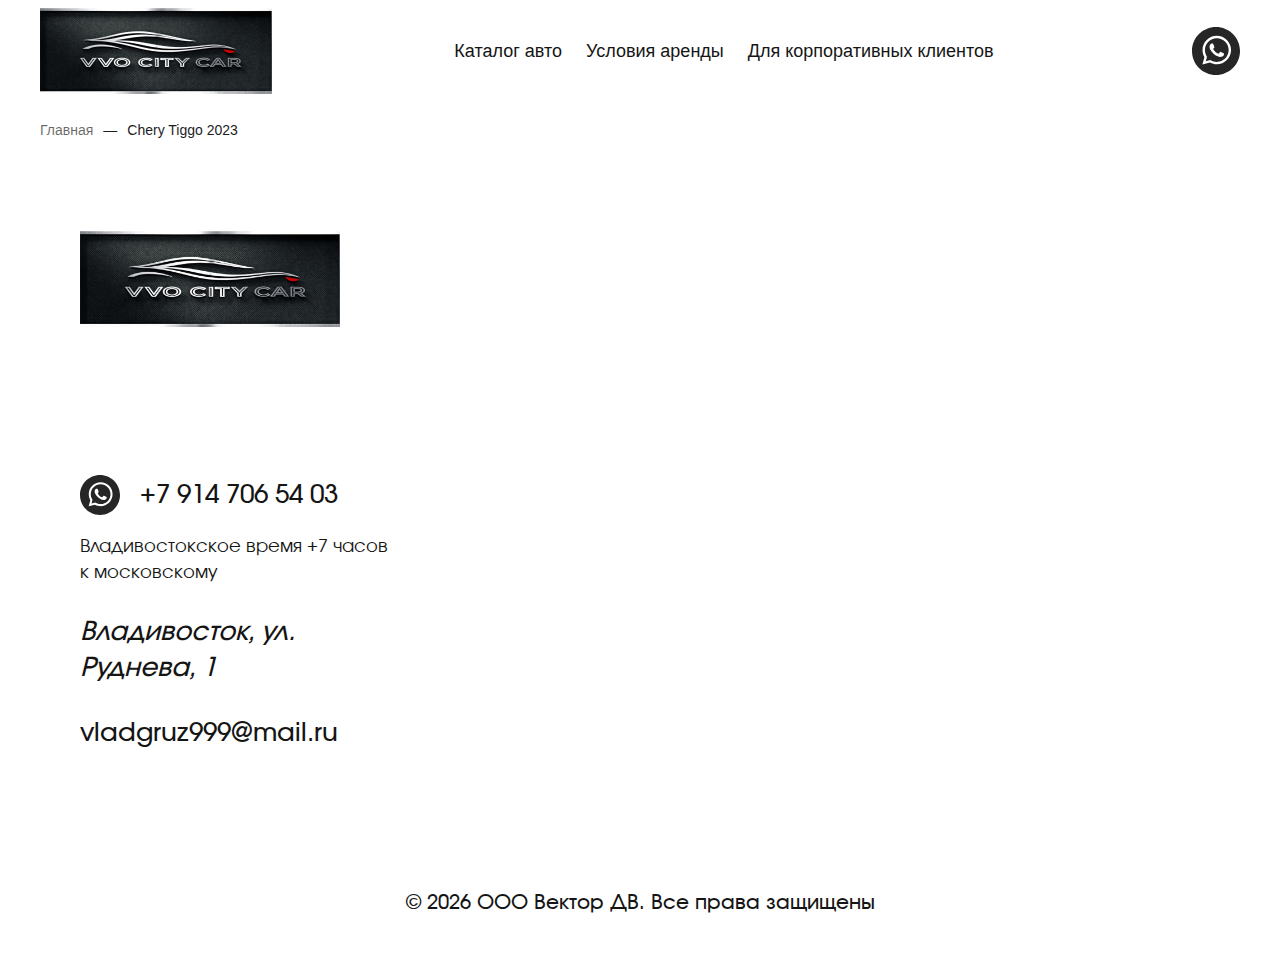
==== single.html @ 0ee02801 "feat: добавляет стили" ====
<!DOCTYPE html>
<html lang="ru">

<head>
    <meta charset="UTF-8">
    <meta name="viewport" content="width=device-width, initial-scale=1.0">
    <meta name="description" content="">
    <title>Вектор ДВ | Автомобиль</title>
    <link rel="shortcut icon" href="favicon.ico" type="image/x-icon">
    <link rel="stylesheet" href="css/swiper-bundle.min.css">
    <link rel="stylesheet" href="css/animate.css">
    <link rel="stylesheet" href="css/baguetteBox.min.css">
    <link rel=" stylesheet" href="css/main.css">
</head>

<body>
    <div class="h-screen grid grid-rows-[auto_1fr_auto] relative">
        <header class="z-10 w-full md-28 transition-colors absolute">
            <div class="container gap-5 items-center justify-between hidden md:flex md:pt-2">
                <a href="/">
                    <img loading="lazy" src="./src/img/logo.png" width="232" height="86" alt="лого">
                </a>
                <ul class="flex gap-2 flex-wrap text-main-black">
                    <li class="mr-4"><a class="link" href="#" data-goto=".page-section-1">Каталог авто</a></li>
                    <li class="mr-4"><a class="link" href="#" data-goto=".page-section-2">Условия аренды</a></li>
                    <li class="mr-4"><a class="link" href="#" data-goto=".page-section-3">Для корпоративных клиентов</a></li>
                </ul>

                <div class="flex gap-5">
                    <a href="https://wa.me/79147065403" target="_blank">
                        <img src="./src/img/whatsapp.svg" width="48" height="48" alt="whatsApp">
                    </a>
                </div>
            </div>

            <!-- мобильное меню -->
            <div class="flex flex-col items-start justify-between pt-20 overflow-hidden md:hidden">
                <img loading="lazy" class="absolute top-4 left-5 z-[31]" src="./src/img/logo.png" width="147" height="46"
                    alt="лого">
                <div class="mobile-menu bg-green">
                    <ul class="flex flex-col pb-11 text-main-black pt-4">
                        <li class="px-4 mb-4"><a class="link" href="#" data-goto=".page-section-1">Каталог авто</a>
                        </li>
                        <li class="px-4 mb-4"><a class="link" href="#" data-goto=".page-section-2">Условия аренды</a>
                        </li>
                        <li class="px-4 mb-4"><a class="link" href="#" data-goto=".page-section-3">Для корпоративных клиентов</a>
                        </li>
                    </ul>
                    <div class="flex gap-5 pl-4">
                        <a href="https://wa.me/79147040414" target="_blank">
                            <img src="./src/img/whatsapp.svg" width="48" height="48" alt="whatsApp">
                        </a>
                    </div>
                </div>

                <div class="flex md:hidden absolute top-[28px] right-[70px] z-[31]">
                    <a href="https://wa.me/79147040414">
                        <img src="./src/img/whatsapp.svg" width="30" height="30" alt="whatsApp">
                    </a>
                </div>

                <button class="btn-close-menu md:hidden absolute top-[26px] right-5 z-[31]">
                    <svg viewBox="0 0 64 48">
                        <path d="M19,15 L45,15 C70,15 58,-2 49.0177126,7 L19,37"></path>
                        <path d="M19,24 L45,24 C61.2371586,24 57,49 41,33 L32,24"></path>
                        <path d="M45,33 L19,33 C-8,33 6,-2 22,14 L45,37"></path>
                    </svg>
                </button>
            </div>
        </header>

        <main>
            <h1 class="visually-hidden">Вектор ДВ</h1>
            
            <div class="breadcrumbs">
                <div class="container">
                    <ul>
                        <li><a href="/">Главная</a></li>
                        <li><span>&mdash;</span></li>
                        <li><span>Chery Tiggo 2023</span></li>
                    </ul>
                </div>
            </div>

            <section class="contacts">
                <div class="container">
                    <div class="contacts__wrapper">
                        <div class="contacts__info">
                            <img class="contacts__logo" src="./src/img/logo.png" width="260" height="95" alt="logo">

                            <div>
                                <div class="flex items-center gap-5 mb-5">
                                    <img src="./src/img/whatsapp.svg" width="40" height="40" alt="whatsApp">
                                    <a href="https://wa.me/79147065403" target="_blank">+7 914 706 54 03</a>
                                </div>
                                <p>Владивостокское время +7 часов к&nbsp;московскому</p>
                                <address>Владивосток, ул. Руднева, 1</address>
                                <a href="mailto:vladgruz999@mail.ru">vladgruz999@mail.ru</a>
                            </div>
                        </div>

                        <div class="contacts__map">
                            <iframe src="https://yandex.ru/map-widget/v1/?um=constructor%3Ad9669e1d9c342395db1c17deb766a890c4d4586fde64411097a8002d3b0affff&amp;source=constructor" width="100%" height="100%"></iframe>
                        </div>
                    </div>
                </div>
            </section>

        </main>

        <footer class="py-12 footer">
            <div class="container">
                <p>© <span class="data-span"></span> ООО Вектор ДВ. Все права защищены</p>
            </div>
        </footer>
    </div>

    <script src="js/swiper-bundle.min.js"></script>
    <script src="js/wow.js"></script>
    <script src="js/baguettebox.js"></script>
    <script type="module" src="js/main.js"></script>
</body>

</html>
---- css/baguetteBox.min.css ----
/*!
 * baguetteBox.js
 * @author  feimosi
 * @version 1.11.1
 * @url https://github.com/feimosi/baguetteBox.js
 */#baguetteBox-overlay{display:none;opacity:0;position:fixed;overflow:hidden;top:0;left:0;width:100%;height:100%;z-index:1000000;background-color:#222;background-color:rgba(0,0,0,.8);-webkit-transition:opacity .5s ease;transition:opacity .5s ease}#baguetteBox-overlay.visible{opacity:1}#baguetteBox-overlay .full-image{display:inline-block;position:relative;width:100%;height:100%;text-align:center}#baguetteBox-overlay .full-image figure{display:inline;margin:0;height:100%}#baguetteBox-overlay .full-image img{display:inline-block;width:auto;height:auto;max-height:100%;max-width:100%;vertical-align:middle;-webkit-box-shadow:0 0 8px rgba(0,0,0,.6);-moz-box-shadow:0 0 8px rgba(0,0,0,.6);box-shadow:0 0 8px rgba(0,0,0,.6)}#baguetteBox-overlay .full-image figcaption{display:block;position:absolute;bottom:0;width:100%;text-align:center;line-height:1.8;white-space:normal;color:#ccc;background-color:#000;background-color:rgba(0,0,0,.6);font-family:sans-serif}#baguetteBox-overlay .full-image:before{content:"";display:inline-block;height:50%;width:1px;margin-right:-1px}#baguetteBox-slider{position:absolute;left:0;top:0;height:100%;width:100%;white-space:nowrap;-webkit-transition:left .4s ease,-webkit-transform .4s ease;transition:left .4s ease,-webkit-transform .4s ease;transition:left .4s ease,transform .4s ease;transition:left .4s ease,transform .4s ease,-webkit-transform .4s ease,-moz-transform .4s ease}#baguetteBox-slider.bounce-from-right{-webkit-animation:bounceFromRight .4s ease-out;animation:bounceFromRight .4s ease-out}#baguetteBox-slider.bounce-from-left{-webkit-animation:bounceFromLeft .4s ease-out;animation:bounceFromLeft .4s ease-out}@-webkit-keyframes bounceFromRight{0%,100%{margin-left:0}50%{margin-left:-30px}}@keyframes bounceFromRight{0%,100%{margin-left:0}50%{margin-left:-30px}}@-webkit-keyframes bounceFromLeft{0%,100%{margin-left:0}50%{margin-left:30px}}@keyframes bounceFromLeft{0%,100%{margin-left:0}50%{margin-left:30px}}.baguetteBox-button#next-button,.baguetteBox-button#previous-button{top:50%;top:calc(50% - 30px);width:44px;height:60px}.baguetteBox-button{position:absolute;cursor:pointer;outline:0;padding:0;margin:0;border:0;-moz-border-radius:15%;border-radius:15%;background-color:#323232;background-color:rgba(50,50,50,.5);color:#ddd;font:1.6em sans-serif;-webkit-transition:background-color .4s ease;transition:background-color .4s ease}.baguetteBox-button:focus,.baguetteBox-button:hover{background-color:rgba(50,50,50,.9)}.baguetteBox-button#next-button{right:2%}.baguetteBox-button#previous-button{left:2%}.baguetteBox-button#close-button{top:20px;right:2%;right:calc(2% + 6px);width:30px;height:30px}.baguetteBox-button svg{position:absolute;left:0;top:0}.baguetteBox-spinner{width:40px;height:40px;display:inline-block;position:absolute;top:50%;left:50%;margin-top:-20px;margin-left:-20px}.baguetteBox-double-bounce1,.baguetteBox-double-bounce2{width:100%;height:100%;-moz-border-radius:50%;border-radius:50%;background-color:#fff;opacity:.6;position:absolute;top:0;left:0;-webkit-animation:bounce 2s infinite ease-in-out;animation:bounce 2s infinite ease-in-out}.baguetteBox-double-bounce2{-webkit-animation-delay:-1s;animation-delay:-1s}@-webkit-keyframes bounce{0%,100%{-webkit-transform:scale(0);transform:scale(0)}50%{-webkit-transform:scale(1);transform:scale(1)}}@keyframes bounce{0%,100%{-webkit-transform:scale(0);-moz-transform:scale(0);transform:scale(0)}50%{-webkit-transform:scale(1);-moz-transform:scale(1);transform:scale(1)}}
---- css/main.css ----
/* Импорт шрифтов */

/* Импорт кастомных стилей для компонентов */

.default-button {
  display: flex;
  align-items: center;
  justify-content: center;
  padding: 13px 44px;
  font-family: "Involve", sans-serif;
  font-weight: 400;
  font-size: 16px;
  border: 1px solid #151515;
  color: #151515;
  transition: color 0.3s ease, background-color 0.3s ease;
}

.default-button:hover {
  background-color: #151515;
  color: #ffffff;
}

.btn-close-menu {
  --color:  #262626;
  width: 36px;
  height: 36px;
  padding: 0;
  margin: 0;
  /* outline: none; */
  position: relative;
  border: none;
  background: none;
  cursor: pointer;
  -webkit-appearence: none;
  -webkit-tap-highlight-color: transparent;
}

.btn-close-menu svg {
  width: 64px;
  height: 48px;
  top: -6px;
  left: -14px;
  stroke: var(--color);
  stroke-width: 4px;
  stroke-linecap: round;
  stroke-linejoin: round;
  fill: none;
  display: block;
  position: absolute;
}

.btn-close-menu svg path {
  transition: stroke-dasharray var(--duration, 0.85s) var(--easing, ease) var(--delay, 0s), stroke-dashoffset var(--duration, 0.85s) var(--easing, ease) var(--delay, 0s);
  stroke-dasharray: var(--array-1, 26px) var(--array-2, 100px);
  stroke-dashoffset: var(--offset, 126px);
  transform: translateZ(0);
}

.btn-close-menu svg path:nth-child(2) {
  --duration: 0.7s;
  --easing: ease-in;
  --offset: 100px;
  --array-2: 74px;
}

.btn-close-menu svg path:nth-child(3) {
  --offset: 133px;
  --array-2: 107px;
}

.btn-close-menu.active svg path {
  --offset: 57px;
}

.btn-close-menu.active svg path:nth-child(1), .btn-close-menu.active svg path:nth-child(3) {
  --delay: 0.15s;
  --easing: cubic-bezier(0.2, 0.4, 0.2, 1.1);
}

.btn-close-menu.active svg path:nth-child(2) {
  --duration: 0.4s;
  --offset: 2px;
  --array-1: 1px;
}

.btn-close-menu.active svg path:nth-child(3) {
  --offset: 58px;
}

.mobile-menu {
  transition: opacity 0.8s ease;
  opacity: 0;
  visibility: hidden;
  position: fixed;
  top: 0;
  left: 0;
  width: 100%;
  height: 100%;
  overflow: auto;
  padding: 20px 0 100px;
}

.mobile-menu ul {
  padding-top: 80px;
}

.mobile-menu.is-active {
  opacity: 1;
  visibility: visible;
  z-index: 30;
  background-color: #ffffff;
}

/**
 * Swiper 7.4.0
 * Most modern mobile touch slider and framework with hardware accelerated transitions
 * https://swiperjs.com
 *
 * Copyright 2014-2021 Vladimir Kharlampidi
 *
 * Released under the MIT License
 *
 * Released on: December 24, 2021
 */

@font-face{
  font-family:swiper-icons;

  src:url('data:application/font-woff;charset=utf-8;base64, [base64]//wADZ2x5ZgAAAywAAADMAAAD2MHtryVoZWFkAAABbAAAADAAAAA2E2+eoWhoZWEAAAGcAAAAHwAAACQC9gDzaG10eAAAAigAAAAZAAAArgJkABFsb2NhAAAC0AAAAFoAAABaFQAUGG1heHAAAAG8AAAAHwAAACAAcABAbmFtZQAAA/gAAAE5AAACXvFdBwlwb3N0AAAFNAAAAGIAAACE5s74hXjaY2BkYGAAYpf5Hu/j+W2+MnAzMYDAzaX6QjD6/4//Bxj5GA8AuRwMYGkAPywL13jaY2BkYGA88P8Agx4j+/8fQDYfA1AEBWgDAIB2BOoAeNpjYGRgYNBh4GdgYgABEMnIABJzYNADCQAACWgAsQB42mNgYfzCOIGBlYGB0YcxjYGBwR1Kf2WQZGhhYGBiYGVmgAFGBiQQkOaawtDAoMBQxXjg/wEGPcYDDA4wNUA2CCgwsAAAO4EL6gAAeNpj2M0gyAACqxgGNWBkZ2D4/wMA+xkDdgAAAHjaY2BgYGaAYBkGRgYQiAHyGMF8FgYHIM3DwMHABGQrMOgyWDLEM1T9/w8UBfEMgLzE////P/5//f/V/xv+r4eaAAeMbAxwIUYmIMHEgKYAYjUcsDAwsLKxc3BycfPw8jEQA/[base64]/uznmfPFBNODM2K7MTQ45YEAZqGP81AmGGcF3iPqOop0r1SPTaTbVkfUe4HXj97wYE+yNwWYxwWu4v1ugWHgo3S1XdZEVqWM7ET0cfnLGxWfkgR42o2PvWrDMBSFj/IHLaF0zKjRgdiVMwScNRAoWUoH78Y2icB/yIY09An6AH2Bdu/UB+yxopYshQiEvnvu0dURgDt8QeC8PDw7Fpji3fEA4z/PEJ6YOB5hKh4dj3EvXhxPqH/SKUY3rJ7srZ4FZnh1PMAtPhwP6fl2PMJMPDgeQ4rY8YT6Gzao0eAEA409DuggmTnFnOcSCiEiLMgxCiTI6Cq5DZUd3Qmp10vO0LaLTd2cjN4fOumlc7lUYbSQcZFkutRG7g6JKZKy0RmdLY680CDnEJ+UMkpFFe1RN7nxdVpXrC4aTtnaurOnYercZg2YVmLN/d/gczfEimrE/fs/bOuq29Zmn8tloORaXgZgGa78yO9/cnXm2BpaGvq25Dv9S4E9+5SIc9PqupJKhYFSSl47+Qcr1mYNAAAAeNptw0cKwkAAAMDZJA8Q7OUJvkLsPfZ6zFVERPy8qHh2YER+3i/BP83vIBLLySsoKimrqKqpa2hp6+jq6RsYGhmbmJqZSy0sraxtbO3sHRydnEMU4uR6yx7JJXveP7WrDycAAAAAAAH//wACeNpjYGRgYOABYhkgZgJCZgZNBkYGLQZtIJsFLMYAAAw3ALgAeNolizEKgDAQBCchRbC2sFER0YD6qVQiBCv/H9ezGI6Z5XBAw8CBK/m5iQQVauVbXLnOrMZv2oLdKFa8Pjuru2hJzGabmOSLzNMzvutpB3N42mNgZGBg4GKQYzBhYMxJLMlj4GBgAYow/P/PAJJhLM6sSoWKfWCAAwDAjgbRAAB42mNgYGBkAIIbCZo5IPrmUn0hGA0AO8EFTQAA');

  font-weight:400;

  font-style:normal
}

:root{
  --swiper-theme-color:#007aff
}

.swiper{
  margin-left:auto;
  margin-right:auto;
  position:relative;
  overflow:hidden;
  list-style:none;
  padding:0;
  z-index:1
}

.swiper-vertical>.swiper-wrapper{
  flex-direction:column
}

.swiper-wrapper{
  position:relative;
  width:100%;
  height:100%;
  z-index:1;
  display:flex;
  transition-property:transform;
  box-sizing:content-box
}

.swiper-android .swiper-slide,.swiper-wrapper{
  transform:translate3d(0px,0,0)
}

.swiper-pointer-events{
  touch-action:pan-y
}

.swiper-pointer-events.swiper-vertical{
  touch-action:pan-x
}

.swiper-slide{
  flex-shrink:0;
  width:100%;
  height:100%;
  position:relative;
  transition-property:transform
}

.swiper-slide-invisible-blank{
  visibility:hidden
}

.swiper-autoheight,.swiper-autoheight .swiper-slide{
  height:auto
}

.swiper-autoheight .swiper-wrapper{
  align-items:flex-start;
  transition-property:transform,height
}

.swiper-3d,.swiper-3d.swiper-css-mode .swiper-wrapper{
  perspective:1200px
}

.swiper-3d .swiper-cube-shadow,.swiper-3d .swiper-slide,.swiper-3d .swiper-slide-shadow,.swiper-3d .swiper-slide-shadow-bottom,.swiper-3d .swiper-slide-shadow-left,.swiper-3d .swiper-slide-shadow-right,.swiper-3d .swiper-slide-shadow-top,.swiper-3d .swiper-wrapper{
  transform-style:preserve-3d
}

.swiper-3d .swiper-slide-shadow,.swiper-3d .swiper-slide-shadow-bottom,.swiper-3d .swiper-slide-shadow-left,.swiper-3d .swiper-slide-shadow-right,.swiper-3d .swiper-slide-shadow-top{
  position:absolute;
  left:0;
  top:0;
  width:100%;
  height:100%;
  pointer-events:none;
  z-index:10
}

.swiper-3d .swiper-slide-shadow{
  background:rgba(0,0,0,.15)
}

.swiper-3d .swiper-slide-shadow-left{
  background-image:linear-gradient(to left,rgba(0,0,0,.5),rgba(0,0,0,0))
}

.swiper-3d .swiper-slide-shadow-right{
  background-image:linear-gradient(to right,rgba(0,0,0,.5),rgba(0,0,0,0))
}

.swiper-3d .swiper-slide-shadow-top{
  background-image:linear-gradient(to top,rgba(0,0,0,.5),rgba(0,0,0,0))
}

.swiper-3d .swiper-slide-shadow-bottom{
  background-image:linear-gradient(to bottom,rgba(0,0,0,.5),rgba(0,0,0,0))
}

.swiper-css-mode>.swiper-wrapper{
  overflow:auto;
  scrollbar-width:none;
  -ms-overflow-style:none
}

.swiper-css-mode>.swiper-wrapper::-webkit-scrollbar{
  display:none
}

.swiper-css-mode>.swiper-wrapper>.swiper-slide{
  scroll-snap-align:start start
}

.swiper-horizontal.swiper-css-mode>.swiper-wrapper{
  scroll-snap-type:x mandatory
}

.swiper-vertical.swiper-css-mode>.swiper-wrapper{
  scroll-snap-type:y mandatory
}

.swiper-centered>.swiper-wrapper::before{
  content:'';
  flex-shrink:0;
  order:9999
}

.swiper-centered.swiper-horizontal>.swiper-wrapper>.swiper-slide:first-child{
  -webkit-margin-start:var(--swiper-centered-offset-before);
          margin-inline-start:var(--swiper-centered-offset-before)
}

.swiper-centered.swiper-horizontal>.swiper-wrapper::before{
  height:100%;
  min-height:1px;
  width:var(--swiper-centered-offset-after)
}

.swiper-centered.swiper-vertical>.swiper-wrapper>.swiper-slide:first-child{
  -webkit-margin-before:var(--swiper-centered-offset-before);
          margin-block-start:var(--swiper-centered-offset-before)
}

.swiper-centered.swiper-vertical>.swiper-wrapper::before{
  width:100%;
  min-width:1px;
  height:var(--swiper-centered-offset-after)
}

.swiper-centered>.swiper-wrapper>.swiper-slide{
  scroll-snap-align:center center
}

.swiper-virtual.swiper-css-mode .swiper-wrapper::after{
  content:'';
  position:absolute;
  left:0;
  top:0;
  pointer-events:none
}

.swiper-virtual.swiper-css-mode.swiper-horizontal .swiper-wrapper::after{
  height:1px;
  width:var(--swiper-virtual-size)
}

.swiper-virtual.swiper-css-mode.swiper-vertical .swiper-wrapper::after{
  width:1px;
  height:var(--swiper-virtual-size)
}

:root{
  --swiper-navigation-size:44px
}

.swiper-button-next,.swiper-button-prev{
  position:absolute;
  top:50%;
  width:calc(var(--swiper-navigation-size)/ 44 * 27);
  height:var(--swiper-navigation-size);
  margin-top:calc(0px - (var(--swiper-navigation-size)/ 2));
  z-index:10;
  cursor:pointer;
  display:flex;
  align-items:center;
  justify-content:center;
  color:var(--swiper-navigation-color,var(--swiper-theme-color))
}

.swiper-button-next.swiper-button-disabled,.swiper-button-prev.swiper-button-disabled{
  opacity:.35;
  cursor:auto;
  pointer-events:none
}

.swiper-button-next:after,.swiper-button-prev:after{
  font-family:swiper-icons;
  font-size:var(--swiper-navigation-size);
  letter-spacing:0;
  text-transform:none;
  font-variant:initial;
  line-height:1
}

.swiper-button-prev,.swiper-rtl .swiper-button-next{
  left:10px;
  right:auto
}

.swiper-button-prev:after,.swiper-rtl .swiper-button-next:after{
  content:'prev'
}

.swiper-button-next,.swiper-rtl .swiper-button-prev{
  right:10px;
  left:auto
}

.swiper-button-next:after,.swiper-rtl .swiper-button-prev:after{
  content:'next'
}

.swiper-button-lock{
  display:none
}

.swiper-pagination{
  position:absolute;
  text-align:center;
  transition:.3s opacity;
  transform:translate3d(0,0,0);
  z-index:10
}

.swiper-pagination.swiper-pagination-hidden{
  opacity:0
}

.swiper-horizontal>.swiper-pagination-bullets,.swiper-pagination-bullets.swiper-pagination-horizontal,.swiper-pagination-custom,.swiper-pagination-fraction{
  bottom:10px;
  left:0;
  width:100%
}

.swiper-pagination-bullets-dynamic{
  overflow:hidden;
  font-size:0
}

.swiper-pagination-bullets-dynamic .swiper-pagination-bullet{
  transform:scale(.33);
  position:relative
}

.swiper-pagination-bullets-dynamic .swiper-pagination-bullet-active{
  transform:scale(1)
}

.swiper-pagination-bullets-dynamic .swiper-pagination-bullet-active-main{
  transform:scale(1)
}

.swiper-pagination-bullets-dynamic .swiper-pagination-bullet-active-prev{
  transform:scale(.66)
}

.swiper-pagination-bullets-dynamic .swiper-pagination-bullet-active-prev-prev{
  transform:scale(.33)
}

.swiper-pagination-bullets-dynamic .swiper-pagination-bullet-active-next{
  transform:scale(.66)
}

.swiper-pagination-bullets-dynamic .swiper-pagination-bullet-active-next-next{
  transform:scale(.33)
}

.swiper-pagination-bullet{
  width:var(--swiper-pagination-bullet-width,var(--swiper-pagination-bullet-size,8px));
  height:var(--swiper-pagination-bullet-height,var(--swiper-pagination-bullet-size,8px));
  display:inline-block;
  border-radius:50%;
  background:var(--swiper-pagination-bullet-inactive-color,#000);
  opacity:var(--swiper-pagination-bullet-inactive-opacity, .2)
}

button.swiper-pagination-bullet{
  border:none;
  margin:0;
  padding:0;
  box-shadow:none;
  -webkit-appearance:none;
  -moz-appearance:none;
       appearance:none
}

.swiper-pagination-clickable .swiper-pagination-bullet{
  cursor:pointer
}

.swiper-pagination-bullet:only-child{
  display:none!important
}

.swiper-pagination-bullet-active{
  opacity:var(--swiper-pagination-bullet-opacity, 1);
  background:var(--swiper-pagination-color,var(--swiper-theme-color))
}

.swiper-pagination-vertical.swiper-pagination-bullets,.swiper-vertical>.swiper-pagination-bullets{
  right:10px;
  top:50%;
  transform:translate3d(0px,-50%,0)
}

.swiper-pagination-vertical.swiper-pagination-bullets .swiper-pagination-bullet,.swiper-vertical>.swiper-pagination-bullets .swiper-pagination-bullet{
  margin:var(--swiper-pagination-bullet-vertical-gap,6px) 0;
  display:block
}

.swiper-pagination-vertical.swiper-pagination-bullets.swiper-pagination-bullets-dynamic,.swiper-vertical>.swiper-pagination-bullets.swiper-pagination-bullets-dynamic{
  top:50%;
  transform:translateY(-50%);
  width:8px
}

.swiper-pagination-vertical.swiper-pagination-bullets.swiper-pagination-bullets-dynamic .swiper-pagination-bullet,.swiper-vertical>.swiper-pagination-bullets.swiper-pagination-bullets-dynamic .swiper-pagination-bullet{
  display:inline-block;
  transition:.2s transform,.2s top
}

.swiper-horizontal>.swiper-pagination-bullets .swiper-pagination-bullet,.swiper-pagination-horizontal.swiper-pagination-bullets .swiper-pagination-bullet{
  margin:0 var(--swiper-pagination-bullet-horizontal-gap,4px)
}

.swiper-horizontal>.swiper-pagination-bullets.swiper-pagination-bullets-dynamic,.swiper-pagination-horizontal.swiper-pagination-bullets.swiper-pagination-bullets-dynamic{
  left:50%;
  transform:translateX(-50%);
  white-space:nowrap
}

.swiper-horizontal>.swiper-pagination-bullets.swiper-pagination-bullets-dynamic .swiper-pagination-bullet,.swiper-pagination-horizontal.swiper-pagination-bullets.swiper-pagination-bullets-dynamic .swiper-pagination-bullet{
  transition:.2s transform,.2s left
}

.swiper-horizontal.swiper-rtl>.swiper-pagination-bullets-dynamic .swiper-pagination-bullet{
  transition:.2s transform,.2s right
}

.swiper-pagination-progressbar{
  background:rgba(0,0,0,.25);
  position:absolute
}

.swiper-pagination-progressbar .swiper-pagination-progressbar-fill{
  background:var(--swiper-pagination-color,var(--swiper-theme-color));
  position:absolute;
  left:0;
  top:0;
  width:100%;
  height:100%;
  transform:scale(0);
  transform-origin:left top
}

.swiper-rtl .swiper-pagination-progressbar .swiper-pagination-progressbar-fill{
  transform-origin:right top
}

.swiper-horizontal>.swiper-pagination-progressbar,.swiper-pagination-progressbar.swiper-pagination-horizontal,.swiper-pagination-progressbar.swiper-pagination-vertical.swiper-pagination-progressbar-opposite,.swiper-vertical>.swiper-pagination-progressbar.swiper-pagination-progressbar-opposite{
  width:100%;
  height:4px;
  left:0;
  top:0
}

.swiper-horizontal>.swiper-pagination-progressbar.swiper-pagination-progressbar-opposite,.swiper-pagination-progressbar.swiper-pagination-horizontal.swiper-pagination-progressbar-opposite,.swiper-pagination-progressbar.swiper-pagination-vertical,.swiper-vertical>.swiper-pagination-progressbar{
  width:4px;
  height:100%;
  left:0;
  top:0
}

.swiper-pagination-lock{
  display:none
}

.swiper-scrollbar{
  border-radius:10px;
  position:relative;
  -ms-touch-action:none;
  background:rgba(0,0,0,.1)
}

.swiper-horizontal>.swiper-scrollbar{
  position:absolute;
  left:1%;
  bottom:3px;
  z-index:50;
  height:5px;
  width:98%
}

.swiper-vertical>.swiper-scrollbar{
  position:absolute;
  right:3px;
  top:1%;
  z-index:50;
  width:5px;
  height:98%
}

.swiper-scrollbar-drag{
  height:100%;
  width:100%;
  position:relative;
  background:rgba(0,0,0,.5);
  border-radius:10px;
  left:0;
  top:0
}

.swiper-scrollbar-cursor-drag{
  cursor:move
}

.swiper-scrollbar-lock{
  display:none
}

.swiper-zoom-container{
  width:100%;
  height:100%;
  display:flex;
  justify-content:center;
  align-items:center;
  text-align:center
}

.swiper-zoom-container>canvas,.swiper-zoom-container>img,.swiper-zoom-container>svg{
  max-width:100%;
  max-height:100%;
  -o-object-fit:contain;
     object-fit:contain
}

.swiper-slide-zoomed{
  cursor:move
}

.swiper-lazy-preloader{
  width:42px;
  height:42px;
  position:absolute;
  left:50%;
  top:50%;
  margin-left:-21px;
  margin-top:-21px;
  z-index:10;
  transform-origin:50%;
  animation:swiper-preloader-spin 1s infinite linear;
  box-sizing:border-box;
  border:4px solid var(--swiper-preloader-color,var(--swiper-theme-color));
  border-radius:50%;
  border-top-color:transparent
}

.swiper-lazy-preloader-white{
  --swiper-preloader-color:#fff
}

.swiper-lazy-preloader-black{
  --swiper-preloader-color:#000
}

@keyframes swiper-preloader-spin{
  100%{
    transform:rotate(360deg)
  }
}

.swiper .swiper-notification{
  position:absolute;
  left:0;
  top:0;
  pointer-events:none;
  opacity:0;
  z-index:-1000
}

.swiper-free-mode>.swiper-wrapper{
  transition-timing-function:ease-out;
  margin:0 auto
}

.swiper-grid>.swiper-wrapper{
  flex-wrap:wrap
}

.swiper-grid-column>.swiper-wrapper{
  flex-wrap:wrap;
  flex-direction:column
}

.swiper-fade.swiper-free-mode .swiper-slide{
  transition-timing-function:ease-out
}

.swiper-fade .swiper-slide{
  pointer-events:none;
  transition-property:opacity
}

.swiper-fade .swiper-slide .swiper-slide{
  pointer-events:none
}

.swiper-fade .swiper-slide-active,.swiper-fade .swiper-slide-active .swiper-slide-active{
  pointer-events:auto
}

.swiper-cube{
  overflow:visible
}

.swiper-cube .swiper-slide{
  pointer-events:none;
  backface-visibility:hidden;
  z-index:1;
  visibility:hidden;
  transform-origin:0 0;
  width:100%;
  height:100%
}

.swiper-cube .swiper-slide .swiper-slide{
  pointer-events:none
}

.swiper-cube.swiper-rtl .swiper-slide{
  transform-origin:100% 0
}

.swiper-cube .swiper-slide-active,.swiper-cube .swiper-slide-active .swiper-slide-active{
  pointer-events:auto
}

.swiper-cube .swiper-slide-active,.swiper-cube .swiper-slide-next,.swiper-cube .swiper-slide-next+.swiper-slide,.swiper-cube .swiper-slide-prev{
  pointer-events:auto;
  visibility:visible
}

.swiper-cube .swiper-slide-shadow-bottom,.swiper-cube .swiper-slide-shadow-left,.swiper-cube .swiper-slide-shadow-right,.swiper-cube .swiper-slide-shadow-top{
  z-index:0;
  backface-visibility:hidden
}

.swiper-cube .swiper-cube-shadow{
  position:absolute;
  left:0;
  bottom:0px;
  width:100%;
  height:100%;
  opacity:.6;
  z-index:0
}

.swiper-cube .swiper-cube-shadow:before{
  content:'';
  background:#000;
  position:absolute;
  left:0;
  top:0;
  bottom:0;
  right:0;
  filter:blur(50px)
}

.swiper-flip{
  overflow:visible
}

.swiper-flip .swiper-slide{
  pointer-events:none;
  backface-visibility:hidden;
  z-index:1
}

.swiper-flip .swiper-slide .swiper-slide{
  pointer-events:none
}

.swiper-flip .swiper-slide-active,.swiper-flip .swiper-slide-active .swiper-slide-active{
  pointer-events:auto
}

.swiper-flip .swiper-slide-shadow-bottom,.swiper-flip .swiper-slide-shadow-left,.swiper-flip .swiper-slide-shadow-right,.swiper-flip .swiper-slide-shadow-top{
  z-index:0;
  backface-visibility:hidden
}

.swiper-creative .swiper-slide{
  backface-visibility:hidden;
  overflow:hidden;
  transition-property:transform,opacity,height
}

.swiper-cards{
  overflow:visible
}

.swiper-cards .swiper-slide{
  transform-origin:center bottom;
  backface-visibility:hidden;
  overflow:hidden
}

.swiper-button-wrapper {
  display: block;
  position: relative;
  max-width: 190px;
  margin: 60px auto 0;
}

.swiper-button-prev {
  left: 0;
}

.swiper-button-next {
  right: 20px;
}

.swiper-button-prev::after {
  content: '';
  position: absolute;
  top: 0;
  left: 0;
  width: 46px;
  height: 46px;
  background: url('../src/img/arrow.svg');
  background-repeat: no-repeat;
}

.swiper-button-next::after {
  content: '';
  position: absolute;
  top: -7px;
  left: 0;
  width: 46px;
  height: 46px;
  background: url('../src/img/arrow.svg');
  background-repeat: no-repeat;
  transform: rotate(180deg);
}

.swiper-pagination {
  position: absolute;
  top: -10px;
}

.swiper-pagination-bullet {
  width: 16px;
  height: 16px;
}

.swiper-pagination-bullet-active {
  background-color: #fff;
}

.scroll-top {
  width: 40px;
  height: 40px;
  padding: 5px;
  color: #D1D618;
  border: 2px solid #ffffff;
  background-color:#D1D618;
  border-radius: 100%;
  cursor: pointer;
  position: fixed;
  bottom: 100px;
  right: 30px;
  display: none;
  z-index: 999;
}

.scroll-top.is-active {
  display: block;
}

.video {
  height: 100vh;
}

.video__item {
  width: 100%;
  height: 100%;
  -o-object-fit: cover;
     object-fit: cover;
}

.video__title {
  font-family: "Involve", sans-serif;
  font-weight: 600;
  line-height: 1.06;
  text-align: center;
  color: #fff;
  font-size: clamp(2.5rem, 1.51rem + 4.225vw, 5.313rem);
  margin-bottom: 30px;
}

.video__sub-title {
  font-family: "Involve", sans-serif;
  font-weight: 500;
  font-size: clamp(1rem, 0.582rem + 1.784vw, 2.188rem);
  text-align: center;
  color: #fff;
}

.video__wrapper {
  position: absolute;
  top: 50%;
  left: 50%;
  transform: translate(-50%, -50%);
  width: 1120px;
  padding: 0 20px;
}

@media (max-width: 1200px) {
  .video__wrapper {
    width: 100%;
  }
}

.link {
  font-family: "Inter", sans-serif;
  font-weight: 400;
  font-size: 18px;
  color: #151515;
}

.catalog {
  padding-top: 100px;
  padding-bottom: 50px;
}

.catalog__list {
  display: grid;
  grid-template-columns: repeat(3, 1fr);
  gap: 20px;
}

@media (max-width: 900px) {
  .catalog__list {
    grid-template-columns: repeat(2, 1fr);
  }
}

@media (max-width: 580px) {
  .catalog__list {
    grid-template-columns: repeat(2, 1fr);
  }

  .card__wrapper {
    flex-direction: column;
  }
}

@media (max-width: 450px) {
  .catalog__list {
    grid-template-columns: repeat(1, 1fr);
  }

  .card__wrapper {
    flex-direction: row;
  }
}

.title {
  font-size: clamp(2.25rem, 1rem + 5.333vw, 5rem);
  font-weight: 500;
  color: var(--red);
  text-align: center;
  line-height: 1.1;
  margin-bottom: clamp(1.875rem, 1.307rem + 2.424vw, 3.125rem);
}

.card {
  padding-bottom: 20px;
}

.card__title {
  font-family: "Involve", sans-serif;
  font-weight: 500;
  font-size: 22px;
  text-align: center;
  color: #151515;
  margin: 20px auto;
}

.card__wrapper {
  display: flex;
  align-items: center;
  justify-content: center;
  gap: 20px;
}

.card__price {
  font-family: "Involve", sans-serif;
  font-weight: 400;
  font-size: 16px;
  text-align: center;
  color: rgba(0, 0, 0, 0.7);
}

.conditions {
  padding: 50px 0;
}

.conditions__list {
  display: grid;
  grid-template-columns: repeat(3, 1fr);
  gap: 20px;
}

.conditions__list li {
  font-family: "Involve", sans-serif;
  font-weight: 400;
  font-size: 16px;
  line-height: 1.4;
  color: #151515;
  padding: 40px 30px;
  border: 1px solid #151515;
  border-radius: 4px;
  -webkit-backdrop-filter: blur(34px);
          backdrop-filter: blur(34px);
}

@media (max-width: 850px) {
  .conditions__list {
    grid-template-columns: repeat(2, 1fr);
  }
}

@media (max-width: 500px) {
  .conditions__list {
    grid-template-columns: repeat(1, 1fr);
  }

  .conditions {
    padding: 30px 0;
  }
}

.rent {
  padding: 50px 0;
}

.rent__wrapper {
  display: grid;
  grid-template-columns: 1fr 1fr;
  gap: 20px;
}

.rent__item {
  padding: 40px;
  border: 1px solid #151515;
  border-radius: 4px;
}

.rent__item img {
  margin: 0 auto;
  margin-bottom: 16px;
}

.rent__item p {
  margin: 0 auto;
  font-family: "Involve", sans-serif;
  font-weight: 400;
  font-size: 16px;
  line-height: 1.4;
  text-align: center;
  color: #151515;
  max-width: 275px;
}

@media (max-width: 500px) {
  .rent {
    padding: 30px 0;
  }

  .rent__wrapper {
    grid-template-columns: 1fr;
  }

  .rent__item {
    padding: 20px;
  }
}

.contacts {
  padding: 50px 0;
}

.contacts__wrapper {
  display: grid;
  gap: 20px;
  grid-template-columns: 40% 60%;
  min-height: 600px;
}

.contacts__info {
  padding: 40px;
  display: flex;
  flex-direction: column;
  justify-content: space-between;
  gap: 20px;
}

.contacts__info a {
  font-family: "Involve", sans-serif;
  font-weight: 500;
  font-size: 26px;
  line-height: 1.4;
  color: #151515;
}

.contacts__info p {
  font-family: "Involve", sans-serif;
  font-weight: 400;
  font-size: 18px;
  line-height: 1.4;
  color: #151515;
  margin-bottom: 28px;
}

.contacts__info address {
  font-family: "Involve", sans-serif;
  font-weight: 500;
  font-size: 26px;
  line-height: 1.4;
  color: #151515;
  max-width: 232px;
  margin-bottom: 28px;
}

.footer p {
  font-family: "Involve", sans-serif;
  font-weight: 500;
  font-size: 20px;
  line-height: 1.4;
  color: #151515;
  text-align: center;
}

@media (max-width: 920px) {
  .contacts__wrapper {
    grid-template-columns: 1fr;
  }

  .contacts__map {
    min-height: 300px;
  }

  .contacts__info {
    padding: 0;
  }
}

@media (max-width: 550px) {
  .contacts__info a {
    font-size: 20px;
  }

  .contacts__info address {
    font-size: 20px;
    max-width: 100%;
    margin-bottom: 20px;
  }

  .contacts__info p {
    margin-bottom: 20px;
  }

  .contacts__logo {
    margin: 0 auto;
  }
}

.breadcrumbs {
  padding-top: 120px;
}

.breadcrumbs ul {
  display: flex;
  align-items: center;
  gap: 10px;
}

.breadcrumbs li {
  font-family: "Inter", sans-serif;
  font-weight: 400;
  font-size: 14px;
  color: rgba(0, 0, 0, 0.6);
}

.breadcrumbs li span {
  font-family: "Inter", sans-serif;
  font-weight: 400;
  font-size: 14px;
  color: #1d1d1d;
}

/* Импорт TailWind */

/* ! tailwindcss v3.3.3 | MIT License | https://tailwindcss.com */

/*
1. Prevent padding and border from affecting element width. (https://github.com/mozdevs/cssremedy/issues/4)
2. Allow adding a border to an element by just adding a border-width. (https://github.com/tailwindcss/tailwindcss/pull/116)
*/

*,
::before,
::after {
  box-sizing: border-box;
  /* 1 */
  border-width: 0;
  /* 2 */
  border-style: solid;
  /* 2 */
  border-color: currentColor;
  /* 2 */
}

::before,
::after {
  --tw-content: '';
}

/*
1. Use a consistent sensible line-height in all browsers.
2. Prevent adjustments of font size after orientation changes in iOS.
3. Use a more readable tab size.
4. Use the user's configured `sans` font-family by default.
5. Use the user's configured `sans` font-feature-settings by default.
6. Use the user's configured `sans` font-variation-settings by default.
*/

html {
  line-height: 1.5;
  /* 1 */
  -webkit-text-size-adjust: 100%;
  /* 2 */
  -moz-tab-size: 4;
  /* 3 */
  -o-tab-size: 4;
     tab-size: 4;
  /* 3 */
  font-family: ui-sans-serif, system-ui, -apple-system, BlinkMacSystemFont, "Segoe UI", Roboto, "Helvetica Neue", Arial, "Noto Sans", sans-serif, "Apple Color Emoji", "Segoe UI Emoji", "Segoe UI Symbol", "Noto Color Emoji";
  /* 4 */
  font-feature-settings: normal;
  /* 5 */
  font-variation-settings: normal;
  /* 6 */
}

/*
1. Remove the margin in all browsers.
2. Inherit line-height from `html` so users can set them as a class directly on the `html` element.
*/

body {
  margin: 0;
  /* 1 */
  line-height: inherit;
  /* 2 */
}

/*
1. Add the correct height in Firefox.
2. Correct the inheritance of border color in Firefox. (https://bugzilla.mozilla.org/show_bug.cgi?id=190655)
3. Ensure horizontal rules are visible by default.
*/

hr {
  height: 0;
  /* 1 */
  color: inherit;
  /* 2 */
  border-top-width: 1px;
  /* 3 */
}

/*
Add the correct text decoration in Chrome, Edge, and Safari.
*/

abbr:where([title]) {
  -webkit-text-decoration: underline dotted;
          text-decoration: underline dotted;
}

/*
Remove the default font size and weight for headings.
*/

h1,
h2,
h3,
h4,
h5,
h6 {
  font-size: inherit;
  font-weight: inherit;
}

/*
Reset links to optimize for opt-in styling instead of opt-out.
*/

a {
  color: inherit;
  text-decoration: inherit;
}

/*
Add the correct font weight in Edge and Safari.
*/

b,
strong {
  font-weight: bolder;
}

/*
1. Use the user's configured `mono` font family by default.
2. Correct the odd `em` font sizing in all browsers.
*/

code,
kbd,
samp,
pre {
  font-family: ui-monospace, SFMono-Regular, Menlo, Monaco, Consolas, "Liberation Mono", "Courier New", monospace;
  /* 1 */
  font-size: 1em;
  /* 2 */
}

/*
Add the correct font size in all browsers.
*/

small {
  font-size: 80%;
}

/*
Prevent `sub` and `sup` elements from affecting the line height in all browsers.
*/

sub,
sup {
  font-size: 75%;
  line-height: 0;
  position: relative;
  vertical-align: baseline;
}

sub {
  bottom: -0.25em;
}

sup {
  top: -0.5em;
}

/*
1. Remove text indentation from table contents in Chrome and Safari. (https://bugs.chromium.org/p/chromium/issues/detail?id=999088, https://bugs.webkit.org/show_bug.cgi?id=201297)
2. Correct table border color inheritance in all Chrome and Safari. (https://bugs.chromium.org/p/chromium/issues/detail?id=935729, https://bugs.webkit.org/show_bug.cgi?id=195016)
3. Remove gaps between table borders by default.
*/

table {
  text-indent: 0;
  /* 1 */
  border-color: inherit;
  /* 2 */
  border-collapse: collapse;
  /* 3 */
}

/*
1. Change the font styles in all browsers.
2. Remove the margin in Firefox and Safari.
3. Remove default padding in all browsers.
*/

button,
input,
optgroup,
select,
textarea {
  font-family: inherit;
  /* 1 */
  font-feature-settings: inherit;
  /* 1 */
  font-variation-settings: inherit;
  /* 1 */
  font-size: 100%;
  /* 1 */
  font-weight: inherit;
  /* 1 */
  line-height: inherit;
  /* 1 */
  color: inherit;
  /* 1 */
  margin: 0;
  /* 2 */
  padding: 0;
  /* 3 */
}

/*
Remove the inheritance of text transform in Edge and Firefox.
*/

button,
select {
  text-transform: none;
}

/*
1. Correct the inability to style clickable types in iOS and Safari.
2. Remove default button styles.
*/

button,
[type='button'],
[type='reset'],
[type='submit'] {
  -webkit-appearance: button;
  /* 1 */
  background-color: transparent;
  /* 2 */
  background-image: none;
  /* 2 */
}

/*
Use the modern Firefox focus style for all focusable elements.
*/

:-moz-focusring {
  outline: auto;
}

/*
Remove the additional `:invalid` styles in Firefox. (https://github.com/mozilla/gecko-dev/blob/2f9eacd9d3d995c937b4251a5557d95d494c9be1/layout/style/res/forms.css#L728-L737)
*/

:-moz-ui-invalid {
  box-shadow: none;
}

/*
Add the correct vertical alignment in Chrome and Firefox.
*/

progress {
  vertical-align: baseline;
}

/*
Correct the cursor style of increment and decrement buttons in Safari.
*/

::-webkit-inner-spin-button,
::-webkit-outer-spin-button {
  height: auto;
}

/*
1. Correct the odd appearance in Chrome and Safari.
2. Correct the outline style in Safari.
*/

[type='search'] {
  -webkit-appearance: textfield;
  /* 1 */
  outline-offset: -2px;
  /* 2 */
}

/*
Remove the inner padding in Chrome and Safari on macOS.
*/

::-webkit-search-decoration {
  -webkit-appearance: none;
}

/*
1. Correct the inability to style clickable types in iOS and Safari.
2. Change font properties to `inherit` in Safari.
*/

::-webkit-file-upload-button {
  -webkit-appearance: button;
  /* 1 */
  font: inherit;
  /* 2 */
}

/*
Add the correct display in Chrome and Safari.
*/

summary {
  display: list-item;
}

/*
Removes the default spacing and border for appropriate elements.
*/

blockquote,
dl,
dd,
h1,
h2,
h3,
h4,
h5,
h6,
hr,
figure,
p,
pre {
  margin: 0;
}

fieldset {
  margin: 0;
  padding: 0;
}

legend {
  padding: 0;
}

ol,
ul,
menu {
  list-style: none;
  margin: 0;
  padding: 0;
}

/*
Reset default styling for dialogs.
*/

dialog {
  padding: 0;
}

/*
Prevent resizing textareas horizontally by default.
*/

textarea {
  resize: vertical;
}

/*
1. Reset the default placeholder opacity in Firefox. (https://github.com/tailwindlabs/tailwindcss/issues/3300)
2. Set the default placeholder color to the user's configured gray 400 color.
*/

input::-moz-placeholder, textarea::-moz-placeholder {
  opacity: 1;
  /* 1 */
  color: #9ca3af;
  /* 2 */
}

input::placeholder,
textarea::placeholder {
  opacity: 1;
  /* 1 */
  color: #9ca3af;
  /* 2 */
}

/*
Set the default cursor for buttons.
*/

button,
[role="button"] {
  cursor: pointer;
}

/*
Make sure disabled buttons don't get the pointer cursor.
*/

:disabled {
  cursor: default;
}

/*
1. Make replaced elements `display: block` by default. (https://github.com/mozdevs/cssremedy/issues/14)
2. Add `vertical-align: middle` to align replaced elements more sensibly by default. (https://github.com/jensimmons/cssremedy/issues/14#issuecomment-634934210)
   This can trigger a poorly considered lint error in some tools but is included by design.
*/

img,
svg,
video,
canvas,
audio,
iframe,
embed,
object {
  display: block;
  /* 1 */
  vertical-align: middle;
  /* 2 */
}

/*
Constrain images and videos to the parent width and preserve their intrinsic aspect ratio. (https://github.com/mozdevs/cssremedy/issues/14)
*/

img,
video {
  max-width: 100%;
  height: auto;
}

/* Make elements with the HTML hidden attribute stay hidden by default */

[hidden] {
  display: none;
}

html {
  scroll-behavior: smooth;
}

body {
  font-family: 'Involve', sans-serif;
  font-weight: 400;
}

*, ::before, ::after {
  --tw-border-spacing-x: 0;
  --tw-border-spacing-y: 0;
  --tw-translate-x: 0;
  --tw-translate-y: 0;
  --tw-rotate: 0;
  --tw-skew-x: 0;
  --tw-skew-y: 0;
  --tw-scale-x: 1;
  --tw-scale-y: 1;
  --tw-pan-x:  ;
  --tw-pan-y:  ;
  --tw-pinch-zoom:  ;
  --tw-scroll-snap-strictness: proximity;
  --tw-gradient-from-position:  ;
  --tw-gradient-via-position:  ;
  --tw-gradient-to-position:  ;
  --tw-ordinal:  ;
  --tw-slashed-zero:  ;
  --tw-numeric-figure:  ;
  --tw-numeric-spacing:  ;
  --tw-numeric-fraction:  ;
  --tw-ring-inset:  ;
  --tw-ring-offset-width: 0px;
  --tw-ring-offset-color: #fff;
  --tw-ring-color: rgb(59 130 246 / 0.5);
  --tw-ring-offset-shadow: 0 0 #0000;
  --tw-ring-shadow: 0 0 #0000;
  --tw-shadow: 0 0 #0000;
  --tw-shadow-colored: 0 0 #0000;
  --tw-blur:  ;
  --tw-brightness:  ;
  --tw-contrast:  ;
  --tw-grayscale:  ;
  --tw-hue-rotate:  ;
  --tw-invert:  ;
  --tw-saturate:  ;
  --tw-sepia:  ;
  --tw-drop-shadow:  ;
  --tw-backdrop-blur:  ;
  --tw-backdrop-brightness:  ;
  --tw-backdrop-contrast:  ;
  --tw-backdrop-grayscale:  ;
  --tw-backdrop-hue-rotate:  ;
  --tw-backdrop-invert:  ;
  --tw-backdrop-opacity:  ;
  --tw-backdrop-saturate:  ;
  --tw-backdrop-sepia:  ;
}

::backdrop {
  --tw-border-spacing-x: 0;
  --tw-border-spacing-y: 0;
  --tw-translate-x: 0;
  --tw-translate-y: 0;
  --tw-rotate: 0;
  --tw-skew-x: 0;
  --tw-skew-y: 0;
  --tw-scale-x: 1;
  --tw-scale-y: 1;
  --tw-pan-x:  ;
  --tw-pan-y:  ;
  --tw-pinch-zoom:  ;
  --tw-scroll-snap-strictness: proximity;
  --tw-gradient-from-position:  ;
  --tw-gradient-via-position:  ;
  --tw-gradient-to-position:  ;
  --tw-ordinal:  ;
  --tw-slashed-zero:  ;
  --tw-numeric-figure:  ;
  --tw-numeric-spacing:  ;
  --tw-numeric-fraction:  ;
  --tw-ring-inset:  ;
  --tw-ring-offset-width: 0px;
  --tw-ring-offset-color: #fff;
  --tw-ring-color: rgb(59 130 246 / 0.5);
  --tw-ring-offset-shadow: 0 0 #0000;
  --tw-ring-shadow: 0 0 #0000;
  --tw-shadow: 0 0 #0000;
  --tw-shadow-colored: 0 0 #0000;
  --tw-blur:  ;
  --tw-brightness:  ;
  --tw-contrast:  ;
  --tw-grayscale:  ;
  --tw-hue-rotate:  ;
  --tw-invert:  ;
  --tw-saturate:  ;
  --tw-sepia:  ;
  --tw-drop-shadow:  ;
  --tw-backdrop-blur:  ;
  --tw-backdrop-brightness:  ;
  --tw-backdrop-contrast:  ;
  --tw-backdrop-grayscale:  ;
  --tw-backdrop-hue-rotate:  ;
  --tw-backdrop-invert:  ;
  --tw-backdrop-opacity:  ;
  --tw-backdrop-saturate:  ;
  --tw-backdrop-sepia:  ;
}

.container {
  width: 100%;
  margin-right: auto;
  margin-left: auto;
  padding-right: 20px;
  padding-left: 20px;
}

@media (min-width: 768px) {
  .container {
    max-width: 768px;
  }
}

@media (min-width: 1024px) {
  .container {
    max-width: 1024px;
  }
}

@media (min-width: 1280px) {
  .container {
    max-width: 1280px;
  }
}

@media (min-width: 1440px) {
  .container {
    max-width: 1440px;
  }
}

.container {
  max-width: 1240px;
}

.absolute {
  position: absolute;
}

.relative {
  position: relative;
}

.left-5 {
  left: 1.25rem;
}

.right-5 {
  right: 1.25rem;
}

.right-\[70px\] {
  right: 70px;
}

.top-4 {
  top: 1rem;
}

.top-\[26px\] {
  top: 26px;
}

.top-\[28px\] {
  top: 28px;
}

.z-10 {
  z-index: 10;
}

.z-\[31\] {
  z-index: 31;
}

.mb-4 {
  margin-bottom: 1rem;
}

.mb-5 {
  margin-bottom: 1.25rem;
}

.mr-4 {
  margin-right: 1rem;
}

.flex {
  display: flex;
}

.grid {
  display: grid;
}

.hidden {
  display: none;
}

.h-screen {
  height: 100vh;
}

.w-full {
  width: 100%;
}

.grid-rows-\[auto_1fr_auto\] {
  grid-template-rows: auto 1fr auto;
}

.flex-col {
  flex-direction: column;
}

.flex-wrap {
  flex-wrap: wrap;
}

.items-start {
  align-items: flex-start;
}

.items-center {
  align-items: center;
}

.justify-between {
  justify-content: space-between;
}

.gap-2 {
  gap: 0.5rem;
}

.gap-5 {
  gap: 1.25rem;
}

.overflow-hidden {
  overflow: hidden;
}

.px-4 {
  padding-left: 1rem;
  padding-right: 1rem;
}

.py-12 {
  padding-top: 3rem;
  padding-bottom: 3rem;
}

.pb-11 {
  padding-bottom: 2.75rem;
}

.pl-4 {
  padding-left: 1rem;
}

.pt-20 {
  padding-top: 5rem;
}

.pt-4 {
  padding-top: 1rem;
}

.transition-colors {
  transition-property: color, background-color, border-color, text-decoration-color, fill, stroke;
  transition-timing-function: cubic-bezier(0.4, 0, 0.2, 1);
  transition-duration: 150ms;
}

:root {
  --white: #ffffff;
  --black: #000000;
  --red: #b62528;
}

.image-wrapper {
  position: relative;
  border-radius: 6px;
  overflow: hidden;
}

.image-wrapper img {
  width: 100%;
  height: 100%;
  -o-object-fit: cover;
  object-fit: cover;
  transition: transform 0.3s ease;
}

.image-wrapper img:hover {
  transform: scale(1.1);
}

/* Зарегистрируйте пользовательское семейство шрифтов и сообщите браузеру, где его найти. */

@font-face {
  font-family: 'Involve';

  src: url('../src/fonts/Involve-Regular.ttf');

  font-weight: 400;

  font-style: normal;

  font-display: swap;
}

@font-face {
  font-family: 'Involve';

  src: url('../src/fonts/Involve-Medium.ttf');

  font-weight: 500;

  font-style: normal;

  font-display: swap;
}

@font-face {
  font-family: 'Involve';

  src: url('../src/fonts/Involve-SemiBold.ttf');

  font-weight: 600;

  font-style: normal;

  font-display: swap;
}

/* Прочие классы */

.lock {
  overflow: hidden;
}

.visually-hidden {
  position: absolute;
  width: 1px;
  height: 1px;
  margin: -1px;
  border: 0;
  padding: 0;
  white-space: nowrap;
  -webkit-clip-path: inset(100%);
          clip-path: inset(100%);
  clip: rect(0 0 0 0);
  overflow: hidden;
}

@media (min-width: 1024px) {
  .md\:flex {
    display: flex;
  }

  .md\:hidden {
    display: none;
  }

  .md\:pt-2 {
    padding-top: 0.5rem;
  }
}
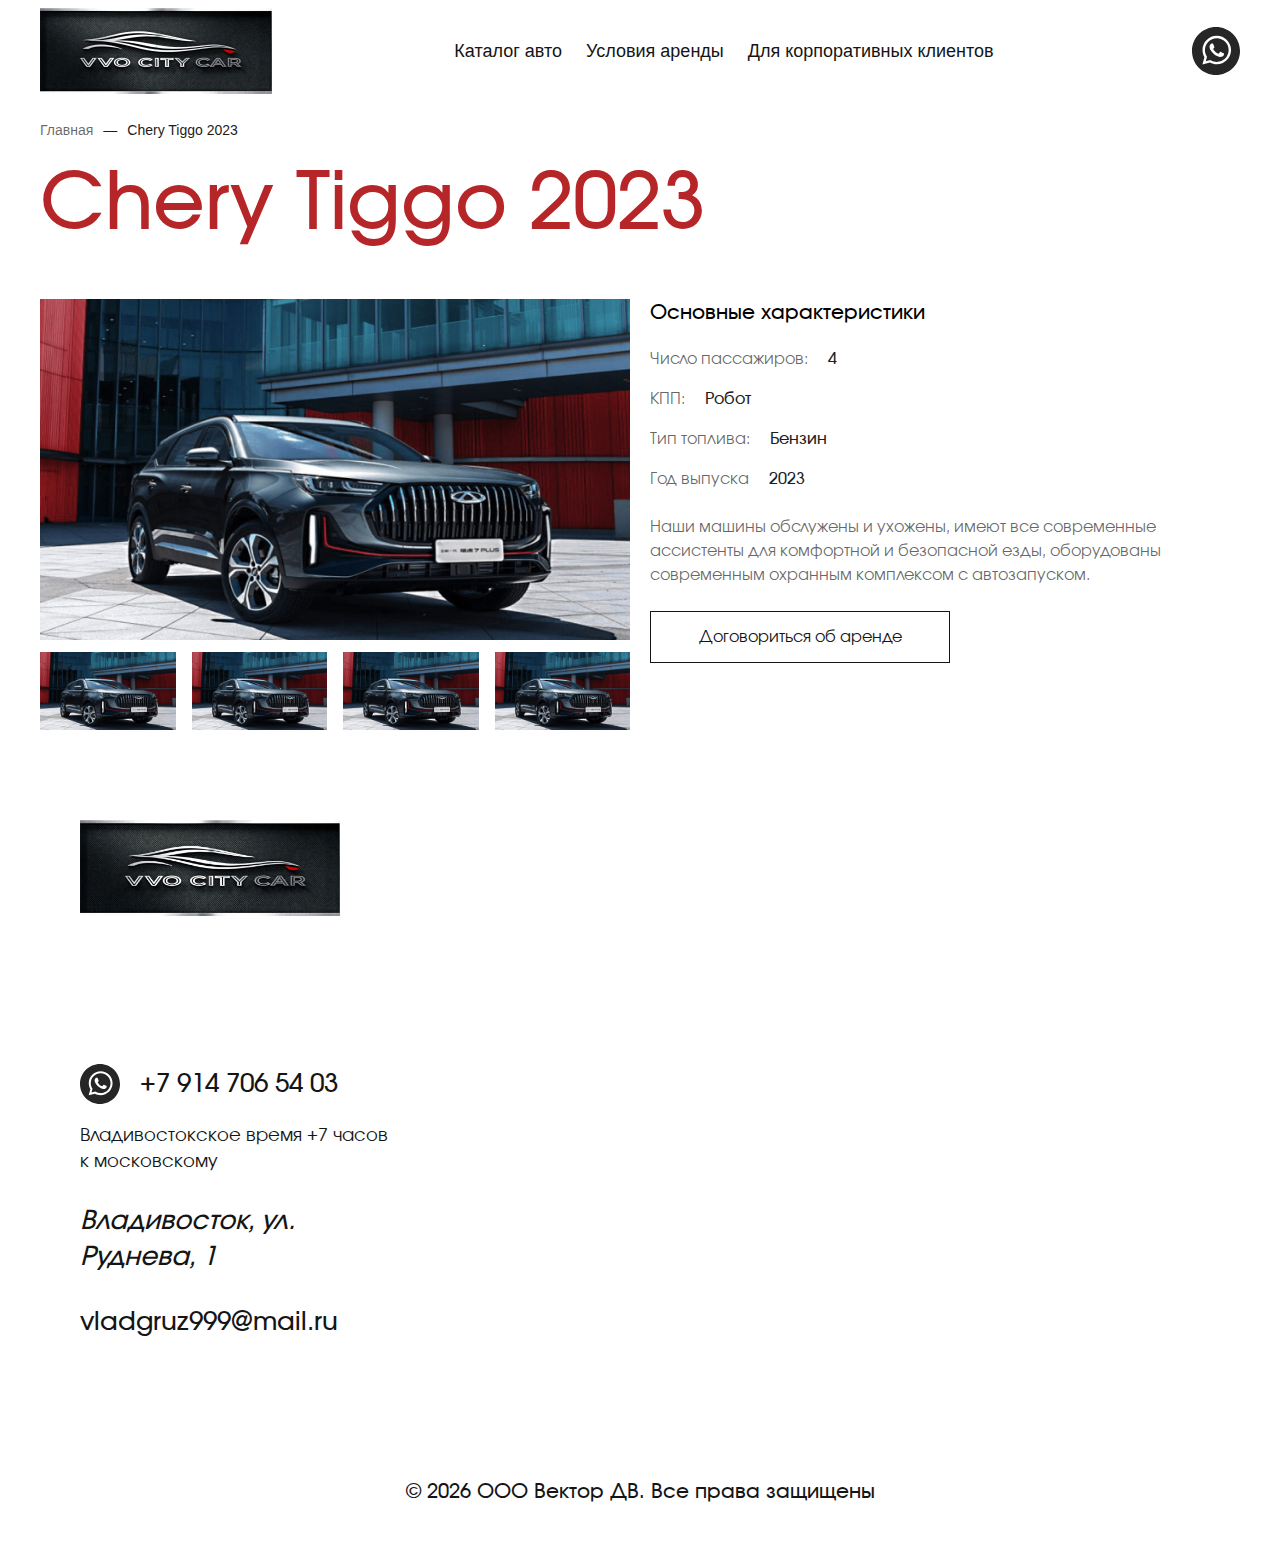
==== commit 275ffc67: "feat: добавляет стили" ====
--- a/single.html
+++ b/single.html
@@ -82,6 +82,84 @@
                 </div>
             </div>
 
+            <section class="auto">
+                <div class="container">
+                <h1 class="title text-left">Chery Tiggo 2023</h1>
+                <div class="auto__wrapper">
+                    <div class="auto__item">
+                        <div class="sliders">
+                            <div class="main-slider swiper mb-3">
+                                <div class="swiper-wrapper">
+                                    
+                                    <div class="swiper-slide">
+                                        <img src="./src/img/mocks/auto-1.jpg" width="692" height="400" alt="auto">
+                                    </div>
+                                    <div class="swiper-slide">
+                                        <img src="./src/img/mocks/auto-1.jpg" width="692" height="400" alt="auto">
+                                    </div>
+                                    <div class="swiper-slide">
+                                        <img src="./src/img/mocks/auto-1.jpg" width="692" height="400" alt="auto">
+                                    </div>
+                                    <div class="swiper-slide">
+                                        <img src="./src/img/mocks/auto-1.jpg" width="692" height="400" alt="auto">
+                                    </div>
+ 
+                                </div>
+                            </div>
+
+                            <div class="thumb-slider swiper">
+                                <div class="swiper-wrapper">
+                                    
+                                    <div class="swiper-slide">
+                                        <img src="./src/img/mocks/auto-1.jpg" width="692" height="400" alt="auto">
+                                    </div>
+                                    <div class="swiper-slide">
+                                        <img src="./src/img/mocks/auto-1.jpg" width="692" height="400" alt="auto">
+                                    </div>
+                                    <div class="swiper-slide">
+                                        <img src="./src/img/mocks/auto-1.jpg" width="692" height="400" alt="auto">
+                                    </div>
+                                    <div class="swiper-slide">
+                                        <img src="./src/img/mocks/auto-1.jpg" width="692" height="400" alt="auto">
+                                    </div>
+ 
+                                </div>
+                            </div>
+                        </div>
+                    </div>
+                    <div class="auto__item">
+                        <h2 class="text-xl font-medium mb-5">Основные характеристики</h3>
+
+                        <div class="flex gap-5 mb-4">
+                            <span class="text-light-gray">Число пассажиров:</span>
+                            <span class="text-default-black font-medium">4</span>
+                        </div>
+
+                        <div class="flex gap-5 mb-4">
+                            <span class="text-light-gray">КПП:</span>
+                            <span class="text-default-black font-medium">Робот</span>
+                        </div>
+
+                        <div class="flex gap-5 mb-4">
+                            <span class="text-light-gray">Тип топлива:</span>
+                            <span class="text-default-black font-medium">Бензин</span>
+                        </div>
+
+                        <div class="flex gap-5 mb-6">
+                            <span class="text-light-gray">Год выпуска</span>
+                            <span class="text-default-black font-medium">2023</span>
+                        </div>
+
+                        <p class="text-light-gray mb-6">Наши машины обслужены и&nbsp;ухожены, имеют все современные ассистенты для комфортной и&nbsp;безопасной езды, оборудованы современным охранным комплексом с&nbsp;автозапуском.</p>
+
+                        <a class="default-button max-w-[300px]" href="#">Договориться об аренде</a>
+
+                    </div>
+
+                </div>
+                </div>
+            </section>
+
             <section class="contacts">
                 <div class="container">
                     <div class="contacts__wrapper">
--- a/css/main.css
+++ b/css/main.css
@@ -101,7 +101,7 @@
 }
 
 .mobile-menu ul {
-  padding-top: 80px;
+  padding-top: 120px;
 }
 
 .mobile-menu.is-active {
@@ -1124,6 +1124,7 @@
 
 .breadcrumbs {
   padding-top: 120px;
+  padding-bottom: 20px;
 }
 
 .breadcrumbs ul {
@@ -1144,6 +1145,29 @@
   font-weight: 400;
   font-size: 14px;
   color: #1d1d1d;
+}
+
+.auto {
+}
+
+.auto__wrapper {
+  display: grid;
+  grid-template-columns: 1fr 1fr;
+  gap: 20px;
+}
+
+.auto__item {
+  overflow: hidden;
+}
+
+@media (max-width: 920px) {
+  .auto__wrapper {
+    grid-template-columns: 1fr;
+  }
+
+  .swiper-slide img {
+    margin: 0 auto;
+  }
 }
 
 /* Импорт TailWind */
@@ -1767,6 +1791,10 @@
   z-index: 31;
 }
 
+.mb-3 {
+  margin-bottom: 0.75rem;
+}
+
 .mb-4 {
   margin-bottom: 1rem;
 }
@@ -1775,6 +1803,10 @@
   margin-bottom: 1.25rem;
 }
 
+.mb-6 {
+  margin-bottom: 1.5rem;
+}
+
 .mr-4 {
   margin-right: 1rem;
 }
@@ -1797,6 +1829,10 @@
 
 .w-full {
   width: 100%;
+}
+
+.max-w-\[300px\] {
+  max-width: 300px;
 }
 
 .grid-rows-\[auto_1fr_auto\] {
@@ -1859,6 +1895,28 @@
 
 .pt-4 {
   padding-top: 1rem;
+}
+
+.text-left {
+  text-align: left;
+}
+
+.text-xl {
+  font-size: 1.25rem;
+  line-height: 1.75rem;
+}
+
+.font-medium {
+  font-weight: 500;
+}
+
+.text-default-black {
+  --tw-text-opacity: 1;
+  color: rgb(29 29 29 / var(--tw-text-opacity));
+}
+
+.text-light-gray {
+  color: rgba(0, 0, 0, 0.6);
 }
 
 .transition-colors {
@@ -1870,7 +1928,9 @@
 :root {
   --white: #ffffff;
   --black: #000000;
+  --default-black: #1d1d1d;
   --red: #b62528;
+  --light-gray: color: rgba(0, 0, 0, 0.6);
 }
 
 .image-wrapper {
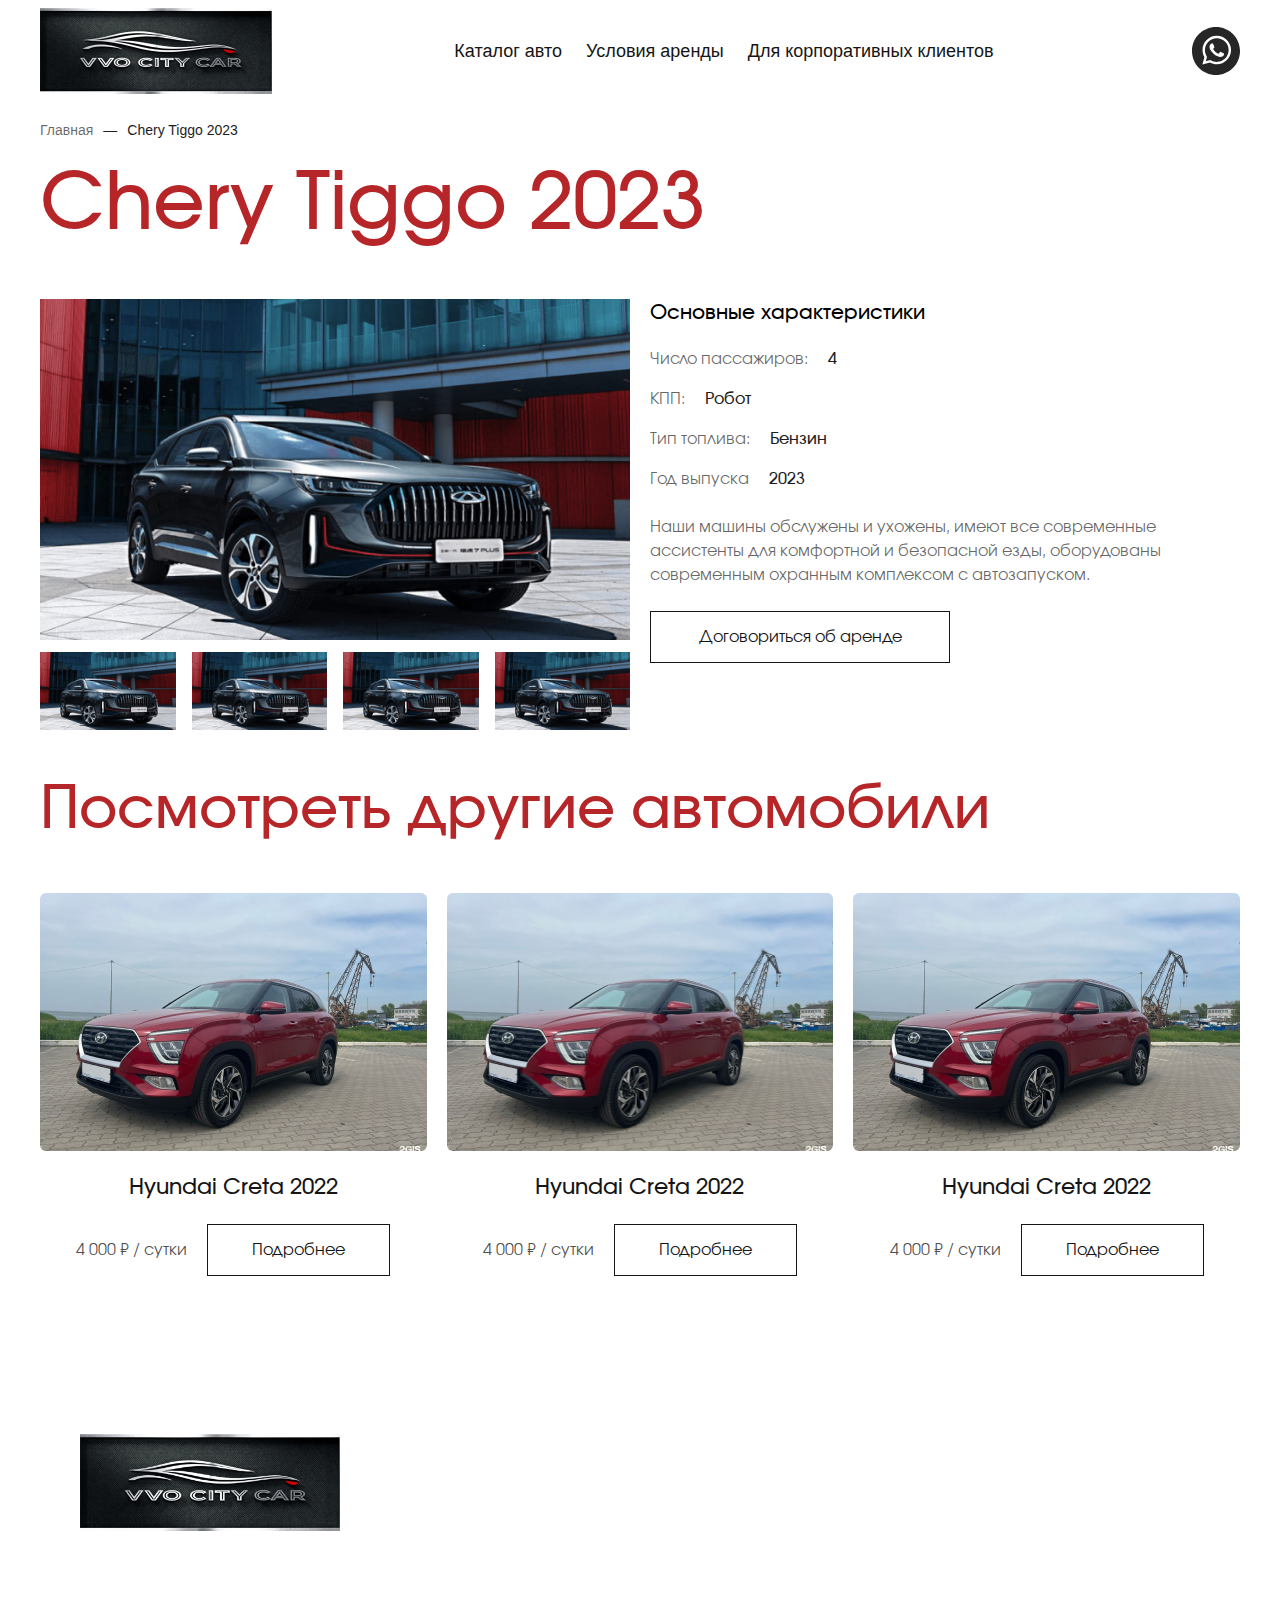
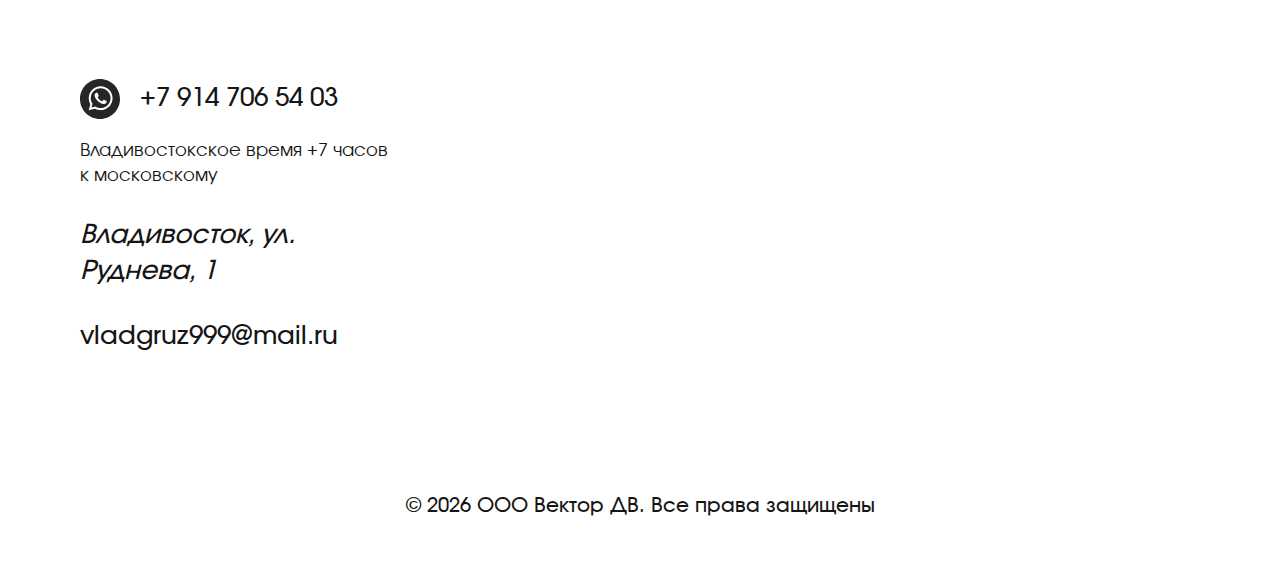
==== commit c01a4dc4: "feat: добавляет стили" ====
--- a/single.html
+++ b/single.html
@@ -160,6 +160,52 @@
                 </div>
             </section>
 
+            <section class="more-cars py-12">
+                <div class="container">
+                    <h1 class="title text-left title--small">Посмотреть другие автомобили</h1>
+                    <ul class="grid gap-5 xs:grid-cols-2 md:grid-cols-3">
+                        <li class="card">
+                            <div class="image-wrapper">
+                                <img src="./src/img/mocks/image-1.jpg" width="387" height="258" alt="image">
+                            </div>
+
+                            <h3 class="card__title">Hyundai Creta 2022</h3>
+
+                            <div class="card__wrapper">
+                                <p class="card__price">4 000&nbsp;₽ / сутки</p>
+                                <a href="#" class="default-button">Подробнее</a>
+                            </div>
+                        </li>
+
+                        <li class="card">
+                            <div class="image-wrapper">
+                                <img src="./src/img/mocks/image-1.jpg" width="387" height="258" alt="image">
+                            </div>
+
+                            <h3 class="card__title">Hyundai Creta 2022</h3>
+
+                            <div class="card__wrapper">
+                                <p class="card__price">4 000&nbsp;₽ / сутки</p>
+                                <a href="#" class="default-button">Подробнее</a>
+                            </div>
+                        </li>
+
+                        <li class="card">
+                            <div class="image-wrapper">
+                                <img src="./src/img/mocks/image-1.jpg" width="387" height="258" alt="image">
+                            </div>
+
+                            <h3 class="card__title">Hyundai Creta 2022</h3>
+
+                            <div class="card__wrapper">
+                                <p class="card__price">4 000&nbsp;₽ / сутки</p>
+                                <a href="#" class="default-button">Подробнее</a>
+                            </div>
+                        </li>
+                    </ul>
+                </div>
+            </section>
+
             <section class="contacts">
                 <div class="container">
                     <div class="contacts__wrapper">
--- a/css/main.css
+++ b/css/main.css
@@ -918,6 +918,10 @@
   text-align: center;
   line-height: 1.1;
   margin-bottom: clamp(1.875rem, 1.307rem + 2.424vw, 3.125rem);
+}
+
+.title--small {
+  font-size: clamp(1.75rem, 0.936rem + 3.474vw, 4.063rem);
 }
 
 .card {
@@ -1723,6 +1727,12 @@
   padding-left: 20px;
 }
 
+@media (min-width: 450px) {
+  .container {
+    max-width: 450px;
+  }
+}
+
 @media (min-width: 768px) {
   .container {
     max-width: 768px;
@@ -2009,6 +2019,18 @@
   overflow: hidden;
 }
 
+@media (min-width: 450px) {
+  .xs\:grid-cols-2 {
+    grid-template-columns: repeat(2, minmax(0, 1fr));
+  }
+}
+
+@media (min-width: 768px) {
+  .sm\:grid-cols-2 {
+    grid-template-columns: repeat(2, minmax(0, 1fr));
+  }
+}
+
 @media (min-width: 1024px) {
   .md\:flex {
     display: flex;
@@ -2018,6 +2040,10 @@
     display: none;
   }
 
+  .md\:grid-cols-3 {
+    grid-template-columns: repeat(3, minmax(0, 1fr));
+  }
+
   .md\:pt-2 {
     padding-top: 0.5rem;
   }
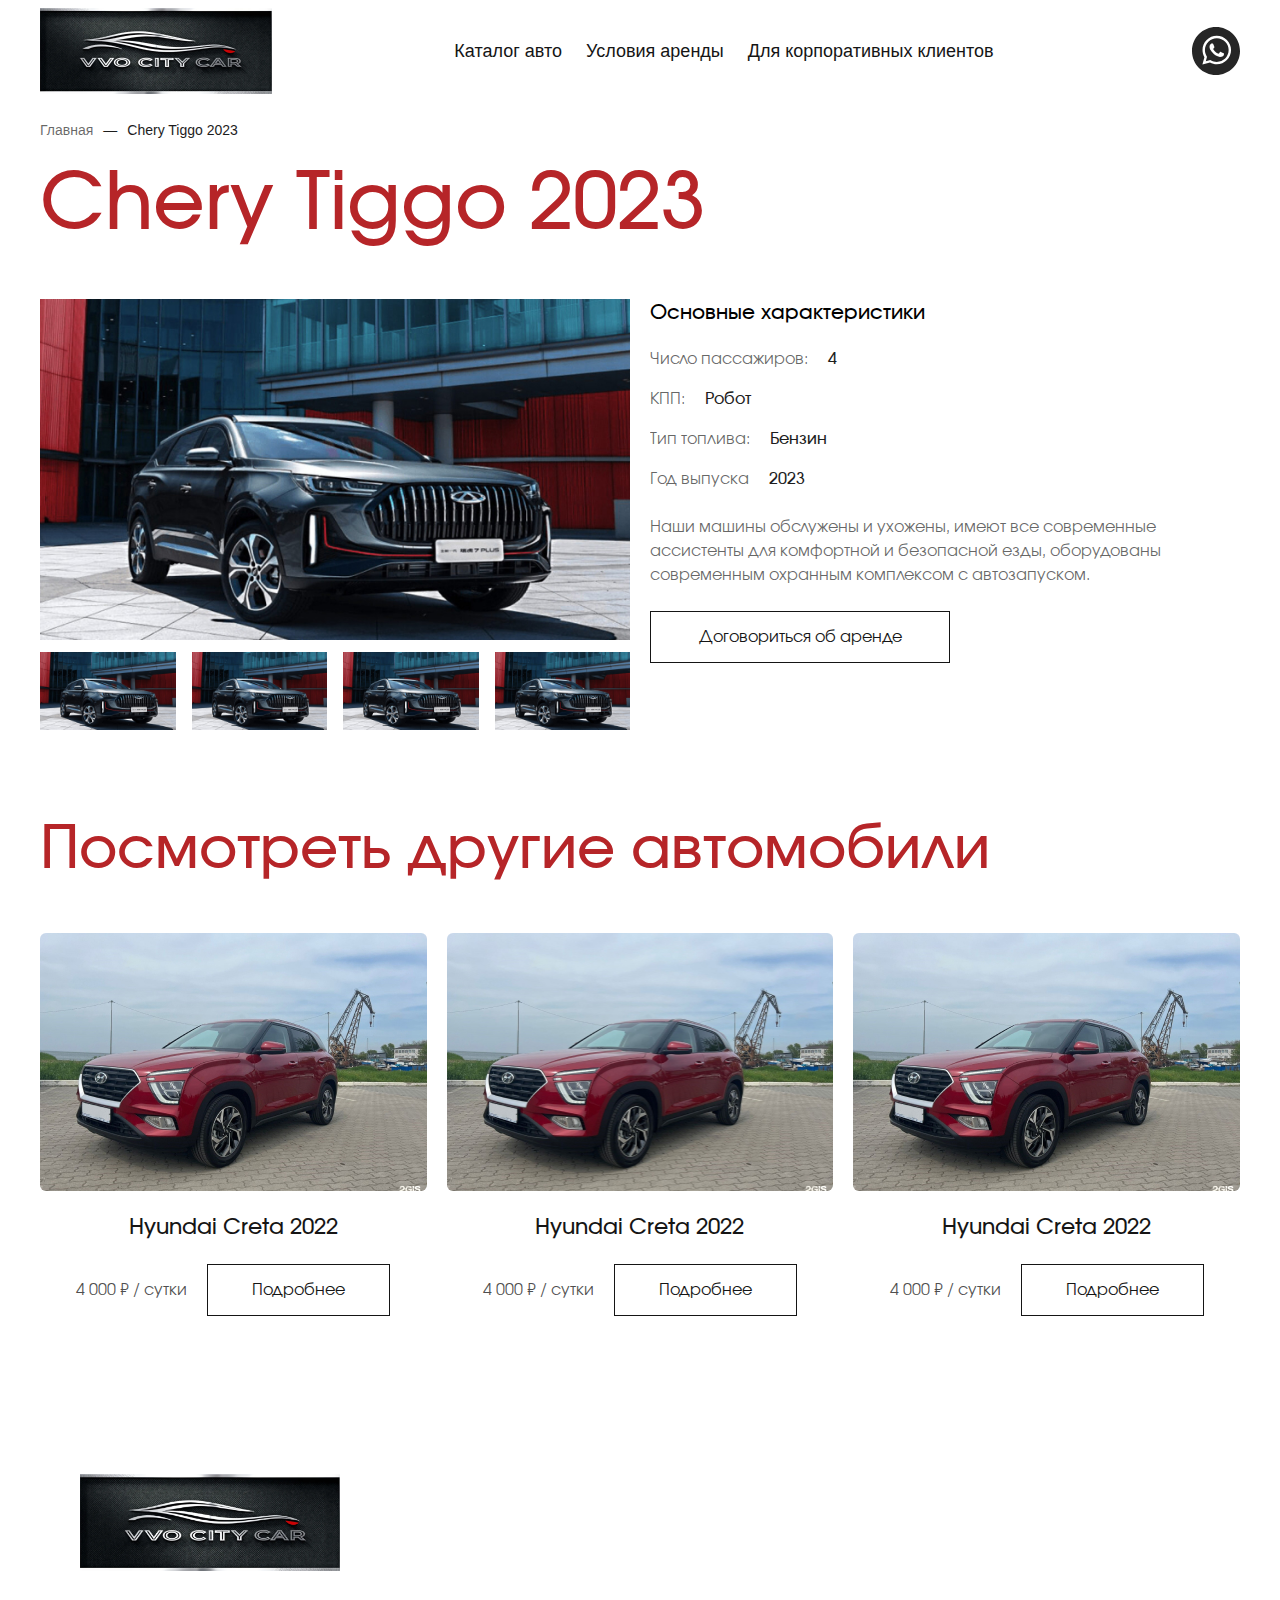
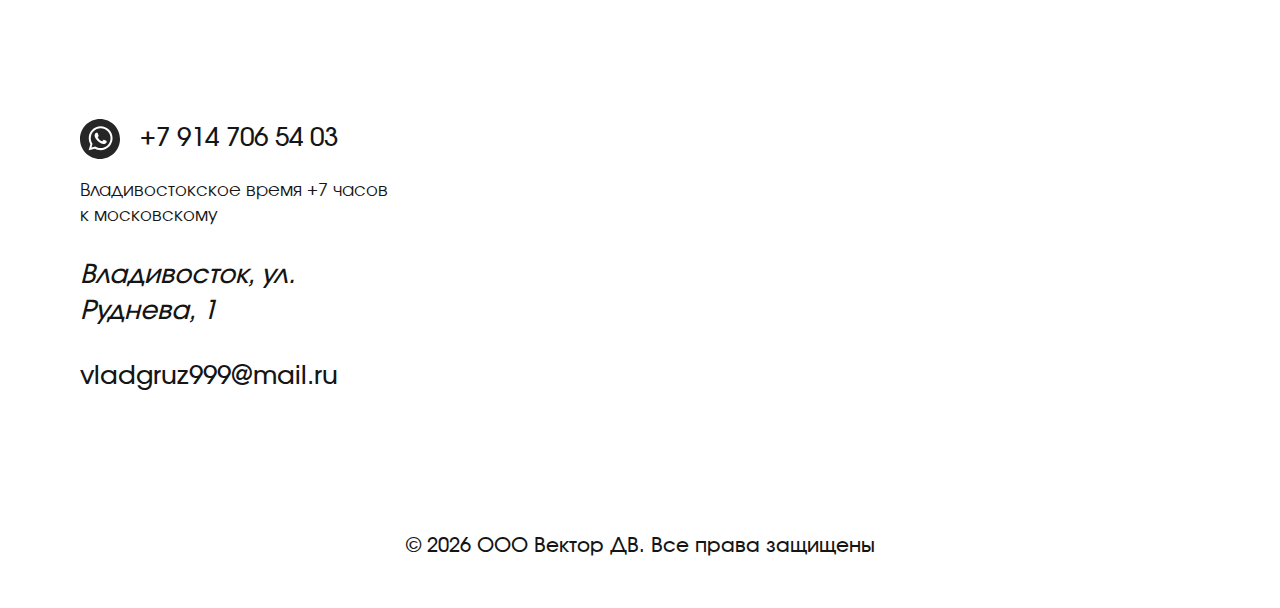
==== commit 96548126: "feat: добавляет стили" ====
--- a/single.html
+++ b/single.html
@@ -7,13 +7,12 @@
     <meta name="description" content="">
     <title>Вектор ДВ | Автомобиль</title>
     <link rel="shortcut icon" href="favicon.ico" type="image/x-icon">
-    <link rel="stylesheet" href="css/swiper-bundle.min.css">
     <link rel="stylesheet" href="css/animate.css">
     <link rel="stylesheet" href="css/baguetteBox.min.css">
     <link rel=" stylesheet" href="css/main.css">
 </head>
 
-<body>
+<body class="wrapper">
     <div class="h-screen grid grid-rows-[auto_1fr_auto] relative">
         <header class="z-10 w-full md-28 transition-colors absolute">
             <div class="container gap-5 items-center justify-between hidden md:flex md:pt-2">
@@ -21,13 +20,13 @@
                     <img loading="lazy" src="./src/img/logo.png" width="232" height="86" alt="лого">
                 </a>
                 <ul class="flex gap-2 flex-wrap text-main-black">
-                    <li class="mr-4"><a class="link" href="#" data-goto=".page-section-1">Каталог авто</a></li>
-                    <li class="mr-4"><a class="link" href="#" data-goto=".page-section-2">Условия аренды</a></li>
-                    <li class="mr-4"><a class="link" href="#" data-goto=".page-section-3">Для корпоративных клиентов</a></li>
+                    <li class="mr-4"><a class="link" href="/#catalog">Каталог авто</a></li>
+                    <li class="mr-4"><a class="link" href="/#conditions">Условия аренды</a></li>
+                    <li class="mr-4"><a class="link" href="/#rent">Для корпоративных клиентов</a></li>
                 </ul>
 
                 <div class="flex gap-5">
-                    <a href="https://wa.me/79147065403" target="_blank">
+                    <a class="wa-link" href="https://wa.me/79147065403" target="_blank">
                         <img src="./src/img/whatsapp.svg" width="48" height="48" alt="whatsApp">
                     </a>
                 </div>
@@ -39,12 +38,9 @@
                     alt="лого">
                 <div class="mobile-menu bg-green">
                     <ul class="flex flex-col pb-11 text-main-black pt-4">
-                        <li class="px-4 mb-4"><a class="link" href="#" data-goto=".page-section-1">Каталог авто</a>
-                        </li>
-                        <li class="px-4 mb-4"><a class="link" href="#" data-goto=".page-section-2">Условия аренды</a>
-                        </li>
-                        <li class="px-4 mb-4"><a class="link" href="#" data-goto=".page-section-3">Для корпоративных клиентов</a>
-                        </li>
+                        <li class="mr-4 link"><a class="link" href="/#catalog">Каталог авто</a></li>
+                        <li class="mr-4 link"><a class="link" href="/#conditions">Условия аренды</a></li>
+                        <li class="mr-4 link"><a class="link" href="/#rent">Для корпоративных клиентов</a></li>
                     </ul>
                     <div class="flex gap-5 pl-4">
                         <a href="https://wa.me/79147040414" target="_blank">
@@ -84,7 +80,7 @@
 
             <section class="auto">
                 <div class="container">
-                <h1 class="title text-left">Chery Tiggo 2023</h1>
+                <h1 class="title text-left js-car-name">Chery Tiggo 2023</h1>
                 <div class="auto__wrapper">
                     <div class="auto__item">
                         <div class="sliders">
@@ -152,7 +148,7 @@
 
                         <p class="text-light-gray mb-6">Наши машины обслужены и&nbsp;ухожены, имеют все современные ассистенты для комфортной и&nbsp;безопасной езды, оборудованы современным охранным комплексом с&nbsp;автозапуском.</p>
 
-                        <a class="default-button max-w-[300px]" href="#">Договориться об аренде</a>
+                        <a class="default-button max-w-[300px] popup-link" href="#popup">Договориться об аренде</a>
 
                     </div>
 
@@ -160,7 +156,7 @@
                 </div>
             </section>
 
-            <section class="more-cars py-12">
+            <section class="more-cars py-12  sm:mt-10">
                 <div class="container">
                     <h1 class="title text-left title--small">Посмотреть другие автомобили</h1>
                     <ul class="grid gap-5 xs:grid-cols-2 md:grid-cols-3">
@@ -215,11 +211,11 @@
                             <div>
                                 <div class="flex items-center gap-5 mb-5">
                                     <img src="./src/img/whatsapp.svg" width="40" height="40" alt="whatsApp">
-                                    <a href="https://wa.me/79147065403" target="_blank">+7 914 706 54 03</a>
+                                    <a class="link" href="https://wa.me/79147065403" target="_blank">+7 914 706 54 03</a>
                                 </div>
                                 <p>Владивостокское время +7 часов к&nbsp;московскому</p>
                                 <address>Владивосток, ул. Руднева, 1</address>
-                                <a href="mailto:vladgruz999@mail.ru">vladgruz999@mail.ru</a>
+                                <a class="link" href="mailto:vladgruz999@mail.ru">vladgruz999@mail.ru</a>
                             </div>
                         </div>
 
@@ -236,6 +232,30 @@
             <div class="container">
                 <p>© <span class="data-span"></span> ООО Вектор ДВ. Все права защищены</p>
             </div>
+
+            <section id="popup" class="popup">
+                <div class="popup__body">
+                    <div class="popup__content">
+                        <button class="popup__btn close-popup" aria-label="Закрыть" tabindex="4">
+                            <svg xmlns="http://www.w3.org/2000/svg" width="23" height="18" viewBox="0 0 23 18" fill="none">
+                                <path d="M4 1.45508L19.9099 17.365" stroke="#333"/>
+                                <path d="M4.54492 16.9099L20.4548 1.00001" stroke="#333"/>
+                                </svg>
+                        </button>
+                        <h2 class="text-start text-dark-green z-10  md:text-4xl text-xl pb-7 font-bold">Напишите нам</h2>
+                        <p class="mb-4">Оставьте свои контакты и наш менеджер свяжется с вами для подтверждения</p>
+                        <p class="js-popup-car-name"></p>
+            
+                        <div class="form-wrapper">
+                            <input type="text" class="form__input" placeholder="Введите Ваше имя" />
+            
+                            <input type="tel" class="form__input" placeholder="Введите номер телефона">
+                            
+                            <input class="default-button" type="submit" value="Отправить">
+                        </div>
+                    </div>
+                </div>
+                </section>
         </footer>
     </div>
 
--- a/css/main.css
+++ b/css/main.css
@@ -872,6 +872,32 @@
   font-weight: 400;
   font-size: 18px;
   color: #151515;
+  position: relative;
+}
+
+.link::before {
+  content: "";
+  width: 100%;
+  height: 2px;
+  background-color: #1d1d1d;
+  position: absolute;
+  bottom: -2px;
+  left: 0;
+  transition: opacity 0.3s ease;
+  opacity: 0;
+}
+
+.link:hover::before {
+  opacity: 1;
+}
+
+.wa-link {
+  position: relative;
+  transition: transform 0.3s ease;
+}
+
+.wa-link:hover {
+  transform: scale(1.1);
 }
 
 .catalog {
@@ -1164,6 +1190,12 @@
   overflow: hidden;
 }
 
+.js-popup-car-name {
+  font-size: 32px !important;
+  color: var(--red) !important;
+  margin-bottom: 30px;
+}
+
 @media (max-width: 920px) {
   .auto__wrapper {
     grid-template-columns: 1fr;
@@ -1171,6 +1203,112 @@
 
   .swiper-slide img {
     margin: 0 auto;
+  }
+}
+
+.popup {
+  opacity: 0;
+  visibility: hidden;
+  position: fixed;
+  width: 100%;
+  height: 100%;
+  background-color: rgba(3, 16, 27, .7);
+  top: 0;
+  left: 0;
+  overflow-y: auto;
+  overflow-x: hidden;
+  transition: opacity 0.3s ease;
+  z-index: -2;
+}
+
+.popup.open {
+  opacity: 1;
+  visibility: visible;
+  z-index: 70;
+}
+
+.popup__body {
+  width: 100%;
+  min-height: 100%;
+  padding: 30px 10px;
+  display: flex;
+  align-items: center;
+  justify-content: center;
+}
+
+.popup__content {
+  position: relative;
+  box-sizing: border-box;
+  max-width: 630px;
+  min-height: 430px;
+  padding: 40px;
+  background: var(--white);
+  text-align: start;
+}
+
+.form-wrapper {
+  display: flex;
+  flex-direction: column;
+  gap: 20px;
+}
+
+.form__input {
+  height: 20px;
+  padding: 20px;
+  color: var(--dark-green);
+  border: 1px solid var(--black);
+}
+
+.popup__text {
+  text-align: center;
+  font-size: 16px;
+  font-weight: 400;
+  line-height: 23px;
+}
+
+.popup__btn {
+  margin-top: -10px;
+  position: absolute;
+  width: 35px;
+  height: 35px;
+  top: 10px;
+  right: -0px;
+  cursor: pointer;
+  border: none;
+  transition: background-color 0.3s ease;
+  display: flex;
+  align-items: center;
+  justify-content: center;
+}
+
+.popup-order-wrapper {
+  display: grid;
+  grid-template-columns: 1fr 1fr;
+  align-items: center;
+  gap: 20px;
+  margin-bottom: 30px;
+}
+
+.popup-order-name {
+  font-size: 20px;
+  font-weight: 700;
+}
+
+@media (max-width: 767px) {
+  .popup__title {
+    font-size: 24px;
+    line-height: 1.2;
+    margin-bottom: 20px;
+  }
+}
+
+@media (max-width: 450px) {
+  .popup-order-wrapper {
+    display: grid;
+    grid-template-columns: 1fr;
+    align-items: center;
+    gap: 20px;
+    margin-bottom: 30px;
   }
 }
 
@@ -1895,6 +2033,10 @@
   padding-bottom: 2.75rem;
 }
 
+.pb-7 {
+  padding-bottom: 1.75rem;
+}
+
 .pl-4 {
   padding-left: 1rem;
 }
@@ -1909,11 +2051,19 @@
 
 .text-left {
   text-align: left;
+}
+
+.text-start {
+  text-align: start;
 }
 
 .text-xl {
   font-size: 1.25rem;
   line-height: 1.75rem;
+}
+
+.font-bold {
+  font-weight: 700;
 }
 
 .font-medium {
@@ -2026,8 +2176,8 @@
 }
 
 @media (min-width: 768px) {
-  .sm\:grid-cols-2 {
-    grid-template-columns: repeat(2, minmax(0, 1fr));
+  .sm\:mt-10 {
+    margin-top: 2.5rem;
   }
 }
 
@@ -2047,4 +2197,9 @@
   .md\:pt-2 {
     padding-top: 0.5rem;
   }
+
+  .md\:text-4xl {
+    font-size: 2.25rem;
+    line-height: 2.5rem;
+  }
 }